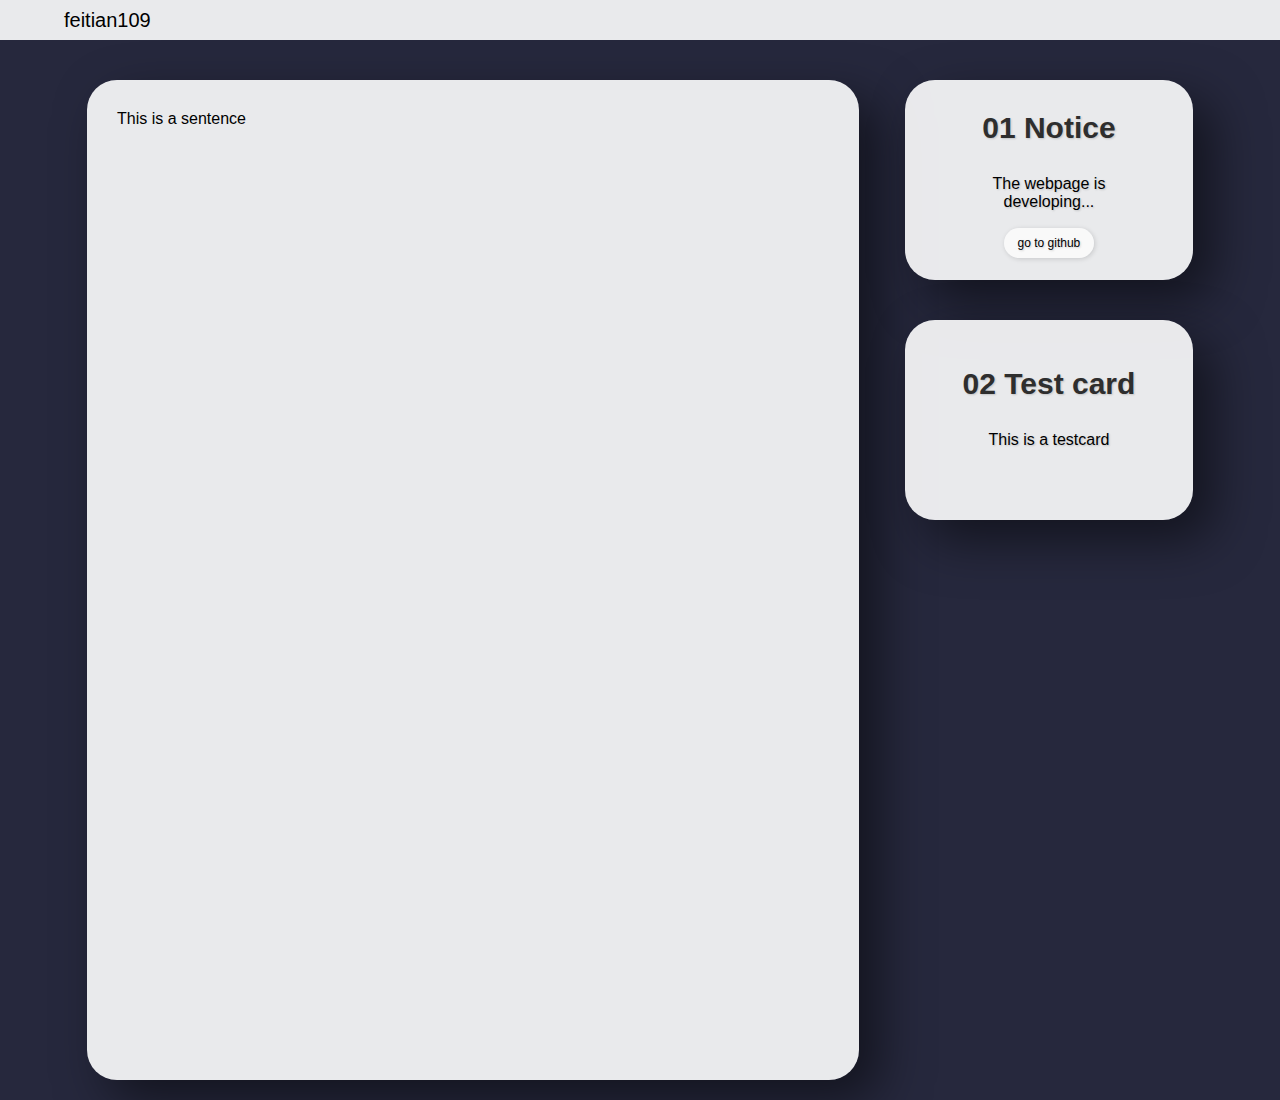
==== index.html @ 71601ce5 "new" ====
<!DOCTYPE html>
<html>

<head>
    <meta charset="utf-8">
    <title>feitian109`s blog</title>
    <meta name="viewport" content="width=device-width,initial-scale=1.0,maximum-scale=1.0,user-scalable=0">
    <link rel="stylesheet" type="text/css" href="homepage/homepage.css">
</head>

<body>

    <div class="header">
        <div class="title">
            <h1 class="text">feitian109</h1>
        </div>
    </div>

    <div class="main">
        <div class="articleContainer">
            <div class="article">
                <p>This is a sentence</p>
            </div>
        </div>

        <div class="cardContainer">
            <div class="card">
                <div class="content">
                    <h1>01 Notice</h1>
                    <p>The webpage is developing...</p>
                    <a href="https://github.com/feitian109/myblog">go to github</a>
                </div>
            </div>

            <div class="card">
                <div class="content">
                    <h1>02 Test card</h1>
                    <p>This is a testcard</p>
                </div>
            </div>
        </div>
    </div>

</body>

</html>
---- homepage/homepage.css ----
* {
    margin: 0;
    padding: 0;
    box-sizing: border-box;
    font-family: sans-serif;
}

html {
    font-size: 7px;
}

@media screen and (min-width: 310px) {
    html {
        font-size: 8.5px;
    }
}

@media screen and (min-width: 370px) {
    html {
        font-size: 10px;
    }
}

@media screen and (min-width: 420px) {
    html {
        font-size: 11px;
    }
}

@media screen and (min-width: 760px) {
    html {
        font-size: 9px;
    }
}

@media screen and (min-width: 1020px) {
    html {
        font-size: 10px;
    }
}

@media screen and (min-width: 1400px) {
    html {
        font-size: 11.5px;
    }
}

@media screen and (min-width: 2500px) {
    html {
        font-size: 16px;
    }
}

body {
    background: #26283d;
}

p {
    font-size: 1.6rem;
}

.header {
    position: relative;
    left: 0%;
    top: 0%;
    width: 100%;
    height: 4rem;
    background-color: rgba(255, 255, 255, 0.9);
    z-index: 1;
    display: flex;
    align-items: center;
}

.header .title {
    position: relative;
    left: 5%;
}

.header .title .text {
    font-size: 2rem;
    font-weight: 500;
}

.main {
    position: relative;
    margin: 0 auto;
    width: 100%;
    display: flex;
    justify-content: center;
}

.articleContainer {
    position: relative;
    width: 90%;
    margin-top: 3rem;
    margin-bottom: 2rem;
    z-index: 1;
}

.article {
    position: relative;
    padding: 3rem;
    min-height: 100rem;
    box-shadow: 2rem 2rem 5rem rgba(0, 0, 0, 0.5);
    border-radius: 3rem;
    background: rgba(255, 255, 255, 0.9);
}

.cardContainer {
    display: none;
}

@media screen and (min-width: 1020px) {

    .main {
        width: 90%;
        justify-content: space-around;
    }

    .articleContainer {
        width: 67%;
        margin-top: 4rem;
        margin-bottom: 2rem;
    }

    .cardContainer {
        position: relative;
        width: 25%;
        margin-top: 4rem;
        display: flex;
        flex-direction: column;
        justify-content: flex-start;
        align-items: center;
        z-index: 1;
    }

    .cardContainer .card:first-child {
        margin-top: 0rem;
    }

    .cardContainer .card {
        position: relative;
        width: 100%;
        min-height: 20rem;
        margin-top: 2rem;
        margin-bottom: 2rem;
        box-shadow: 2rem 2rem 5rem rgba(0, 0, 0, 0.5);
        border-radius: 3rem;
        background: rgba(255, 255, 255, 0.9);
        overflow: hidden;
        display: flex;
        justify-content: center;
        align-items: center;
    }

    .cardContainer .card .content {
        text-align: center;
        padding: 2rem;
        text-shadow: 0.1rem 0.1rem 0.2rem rgba(43, 43, 43, 0.2);
    }

    .cardContainer .card .content h1 {
        user-select: none;
        color: #2e2e2e;
        font-size: 3rem;
        margin-bottom: 3rem;
    }

    .cardContainer .card .content p {
        margin: 2.5rem;
    }

    .cardContainer .card .content a {
        user-select: none;
        text-decoration: none;
        font-size: 1.2rem;
        margin: 1.2em;
        padding: 0.8rem 1.4rem;
        color: #000000;
        background-color: rgba(255, 255, 255, 0.7);
        border-radius: 2rem;
        box-shadow: 0.1rem 0.1rem 0.5rem rgba(0, 0, 0, 0.15);
    }

}
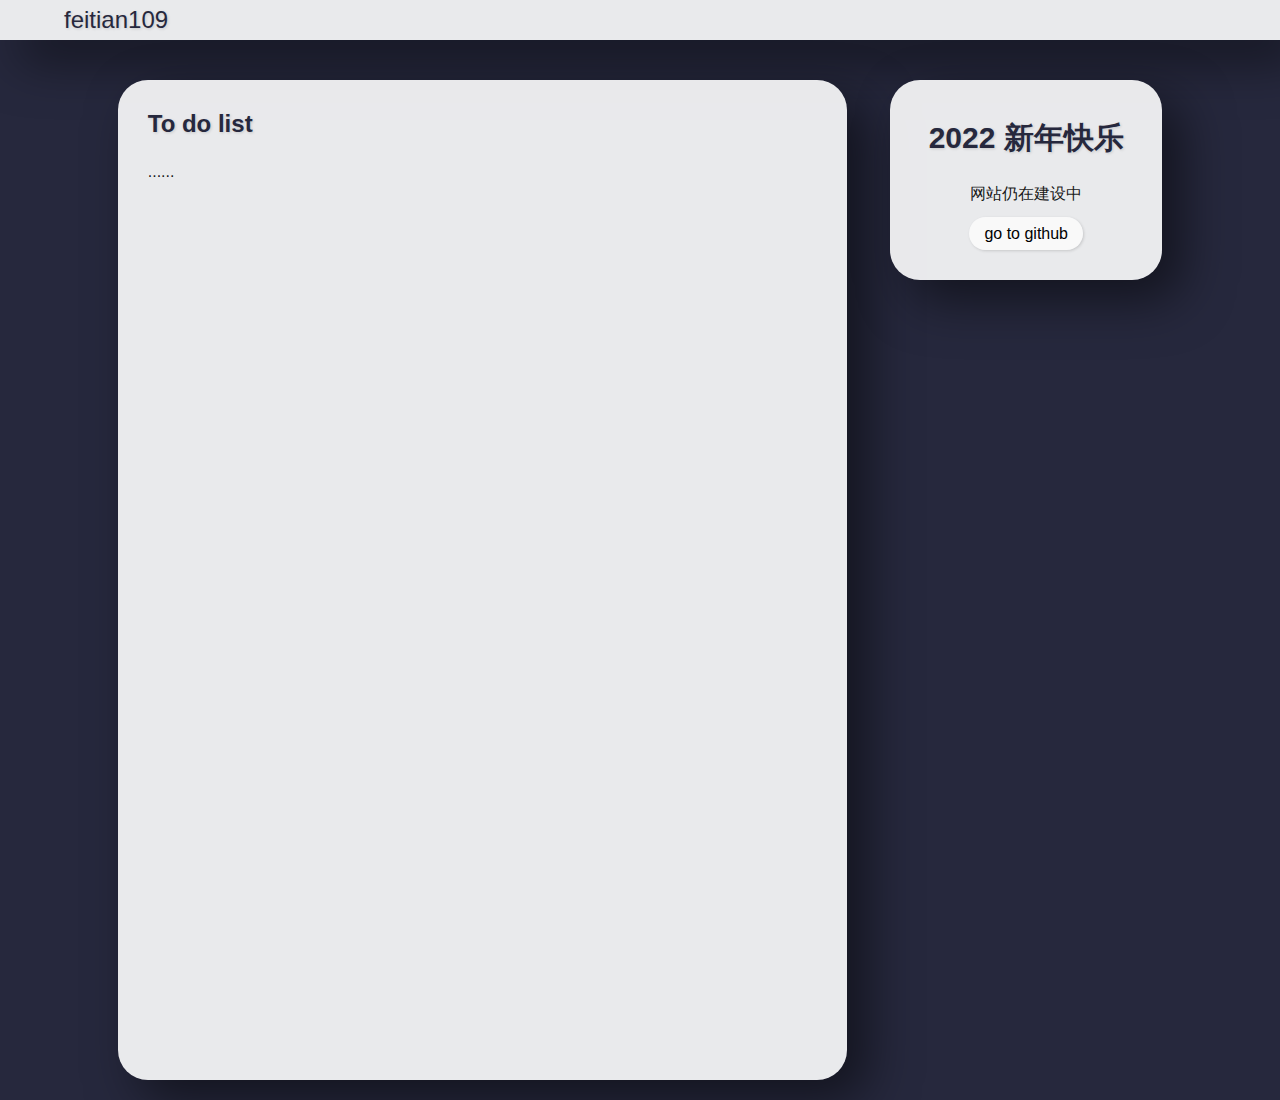
==== commit 0c95b8c4: "update html,css" ====
--- a/index.html
+++ b/index.html
@@ -12,32 +12,30 @@
 
     <div class="header">
         <div class="title">
-            <h1 class="text">feitian109</h1>
+            <h3 class="text">feitian109</h3>
         </div>
     </div>
 
     <div class="main">
         <div class="articleContainer">
             <div class="article">
-                <p>This is a sentence</p>
+                <h3>To do list</h3>
+                <p>......</p>
             </div>
         </div>
 
         <div class="cardContainer">
+
             <div class="card">
                 <div class="content">
-                    <h1>01 Notice</h1>
-                    <p>The webpage is developing...</p>
-                    <a href="https://github.com/feitian109/myblog">go to github</a>
+                    <h2>2022 新年快乐</h2>
+                    <p>网站仍在建设中</p>
+                    <div class="button">
+                        <a href="https://github.com/feitian109/myblog">go to github</a>
+                    </div>
                 </div>
             </div>
 
-            <div class="card">
-                <div class="content">
-                    <h1>02 Test card</h1>
-                    <p>This is a testcard</p>
-                </div>
-            </div>
         </div>
     </div>
 
--- a/homepage/homepage.css
+++ b/homepage/homepage.css
@@ -2,7 +2,7 @@
     margin: 0;
     padding: 0;
     box-sizing: border-box;
-    font-family: sans-serif;
+    font-family: Arial, Helvetica, sans-serif;
 }
 
 html {
@@ -56,7 +56,29 @@
 }
 
 p {
+    padding-top: 1rem;
     font-size: 1.6rem;
+    color: rgba(0, 0, 0, 0.9);
+}
+
+a {
+    font-size: 1.6rem;
+}
+
+h2 {
+    margin-bottom: 1.5rem;
+    font-size: 3rem;
+    font-weight: 600;
+    color: #26283d;
+    text-shadow: 0.1rem 0.1rem 0.3rem rgba(0, 0, 0, 0.15);
+}
+
+h3 {
+    margin-bottom: 1.5rem;
+    font-size: 2.4rem;
+    font-weight: 600;
+    color: #26283d;
+    text-shadow: 0.1rem 0.1rem 0.3rem rgba(0, 0, 0, 0.15);
 }
 
 .header {
@@ -66,7 +88,7 @@
     width: 100%;
     height: 4rem;
     background-color: rgba(255, 255, 255, 0.9);
-    z-index: 1;
+    box-shadow: 2rem 2rem 5rem rgba(0, 0, 0, 0.5);
     display: flex;
     align-items: center;
 }
@@ -77,14 +99,16 @@
 }
 
 .header .title .text {
-    font-size: 2rem;
+    padding: 0rem;
+    margin: 0rem;
     font-weight: 500;
+    user-select: none;
 }
 
 .main {
     position: relative;
+    width: 100%;
     margin: 0 auto;
-    width: 100%;
     display: flex;
     justify-content: center;
 }
@@ -93,17 +117,16 @@
     position: relative;
     width: 90%;
     margin-top: 3rem;
-    margin-bottom: 2rem;
-    z-index: 1;
+    margin-bottom: 3rem;
 }
 
 .article {
+    min-height: 100rem;
     position: relative;
     padding: 3rem;
-    min-height: 100rem;
+    background: rgba(255, 255, 255, 0.9);
+    border-radius: 3rem;
     box-shadow: 2rem 2rem 5rem rgba(0, 0, 0, 0.5);
-    border-radius: 3rem;
-    background: rgba(255, 255, 255, 0.9);
 }
 
 .cardContainer {
@@ -113,7 +136,7 @@
 @media screen and (min-width: 1020px) {
 
     .main {
-        width: 90%;
+        width: 85%;
         justify-content: space-around;
     }
 
@@ -131,7 +154,6 @@
         flex-direction: column;
         justify-content: flex-start;
         align-items: center;
-        z-index: 1;
     }
 
     .cardContainer .card:first-child {
@@ -144,9 +166,9 @@
         min-height: 20rem;
         margin-top: 2rem;
         margin-bottom: 2rem;
+        background: rgba(255, 255, 255, 0.9);
+        border-radius: 3rem;
         box-shadow: 2rem 2rem 5rem rgba(0, 0, 0, 0.5);
-        border-radius: 3rem;
-        background: rgba(255, 255, 255, 0.9);
         overflow: hidden;
         display: flex;
         justify-content: center;
@@ -154,32 +176,22 @@
     }
 
     .cardContainer .card .content {
+        padding: 2rem;
         text-align: center;
-        padding: 2rem;
-        text-shadow: 0.1rem 0.1rem 0.2rem rgba(43, 43, 43, 0.2);
     }
 
-    .cardContainer .card .content h1 {
-        user-select: none;
-        color: #2e2e2e;
-        font-size: 3rem;
-        margin-bottom: 3rem;
-    }
-
-    .cardContainer .card .content p {
-        margin: 2.5rem;
+    .cardContainer .card .content .button {
+        margin-top: 2rem;
     }
 
     .cardContainer .card .content a {
-        user-select: none;
+        padding: 0.8rem 1.5rem;
         text-decoration: none;
-        font-size: 1.2rem;
-        margin: 1.2em;
-        padding: 0.8rem 1.4rem;
         color: #000000;
         background-color: rgba(255, 255, 255, 0.7);
         border-radius: 2rem;
-        box-shadow: 0.1rem 0.1rem 0.5rem rgba(0, 0, 0, 0.15);
+        box-shadow: 0.1rem 0.1rem 0.3rem rgba(0, 0, 0, 0.15);
+        user-select: none;
     }
 
 }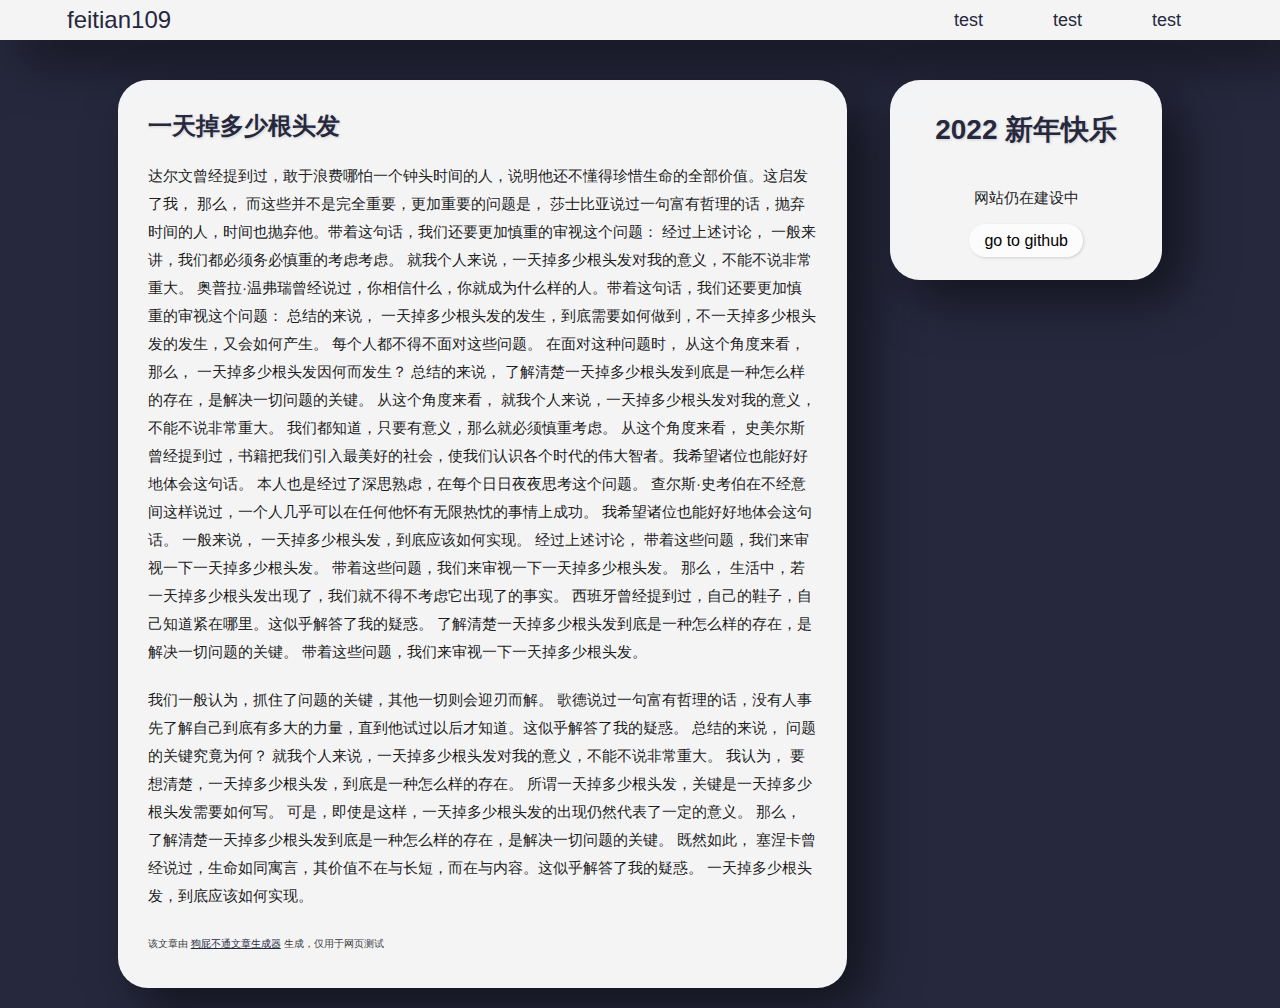
==== commit 5309f74d: "update" ====
--- a/index.html
+++ b/index.html
@@ -10,17 +10,40 @@
 
 <body>
 
-    <div class="header">
-        <div class="title">
-            <h3 class="text">feitian109</h3>
+    <div class="nav">
+        <div class="logo">
+            <a href="https://www.feitian.tk">feitian109</a>
+        </div>
+
+        <div class="link">
+            <ul>
+                <li><a href="https://www.feitian.tk">test</a></li>
+                <li><a href="https://www.feitian.tk">test</a></li>
+                <li><a href="https://www.feitian.tk">test</a></li>
+            </ul>
         </div>
     </div>
 
     <div class="main">
         <div class="articleContainer">
             <div class="article">
-                <h3>To do list</h3>
-                <p>......</p>
+                <h3>一天掉多少根头发</h3>
+                <p>达尔文曾经提到过，敢于浪费哪怕一个钟头时间的人，说明他还不懂得珍惜生命的全部价值。这启发了我， 那么， 而这些并不是完全重要，更加重要的问题是，
+                    莎士比亚说过一句富有哲理的话，抛弃时间的人，时间也抛弃他。带着这句话，我们还要更加慎重的审视这个问题： 经过上述讨论， 一般来讲，我们都必须务必慎重的考虑考虑。
+                    就我个人来说，一天掉多少根头发对我的意义，不能不说非常重大。 奥普拉·温弗瑞曾经说过，你相信什么，你就成为什么样的人。带着这句话，我们还要更加慎重的审视这个问题： 总结的来说，
+                    一天掉多少根头发的发生，到底需要如何做到，不一天掉多少根头发的发生，又会如何产生。 每个人都不得不面对这些问题。 在面对这种问题时， 从这个角度来看， 那么， 一天掉多少根头发因何而发生？
+                    总结的来说， 了解清楚一天掉多少根头发到底是一种怎么样的存在，是解决一切问题的关键。 从这个角度来看， 就我个人来说，一天掉多少根头发对我的意义，不能不说非常重大。
+                    我们都知道，只要有意义，那么就必须慎重考虑。 从这个角度来看， 史美尔斯曾经提到过，书籍把我们引入最美好的社会，使我们认识各个时代的伟大智者。我希望诸位也能好好地体会这句话。
+                    本人也是经过了深思熟虑，在每个日日夜夜思考这个问题。 查尔斯·史考伯在不经意间这样说过，一个人几乎可以在任何他怀有无限热忱的事情上成功。 我希望诸位也能好好地体会这句话。 一般来说，
+                    一天掉多少根头发，到底应该如何实现。 经过上述讨论， 带着这些问题，我们来审视一下一天掉多少根头发。 带着这些问题，我们来审视一下一天掉多少根头发。 那么，
+                    生活中，若一天掉多少根头发出现了，我们就不得不考虑它出现了的事实。 西班牙曾经提到过，自己的鞋子，自己知道紧在哪里。这似乎解答了我的疑惑。
+                    了解清楚一天掉多少根头发到底是一种怎么样的存在，是解决一切问题的关键。 带着这些问题，我们来审视一下一天掉多少根头发。</p>
+                <p>我们一般认为，抓住了问题的关键，其他一切则会迎刃而解。 歌德说过一句富有哲理的话，没有人事先了解自己到底有多大的力量，直到他试过以后才知道。这似乎解答了我的疑惑。 总结的来说， 问题的关键究竟为何？
+                    就我个人来说，一天掉多少根头发对我的意义，不能不说非常重大。 我认为， 要想清楚，一天掉多少根头发，到底是一种怎么样的存在。 所谓一天掉多少根头发，关键是一天掉多少根头发需要如何写。
+                    可是，即使是这样，一天掉多少根头发的出现仍然代表了一定的意义。 那么， 了解清楚一天掉多少根头发到底是一种怎么样的存在，是解决一切问题的关键。 既然如此，
+                    塞涅卡曾经说过，生命如同寓言，其价值不在与长短，而在与内容。这似乎解答了我的疑惑。 一天掉多少根头发，到底应该如何实现。</p>
+                <p class="ps">该文章由<a href="https://suulnnka.github.io/BullshitGenerator/index.html"
+                        target="_blank">狗屁不通文章生成器</a>生成，仅用于网页测试</p>
             </div>
         </div>
 
--- a/homepage/homepage.css
+++ b/homepage/homepage.css
@@ -56,53 +56,70 @@
 }
 
 p {
-    padding-top: 1rem;
+    padding-top: 2rem;
+    font-size: 1.5rem;
+    line-height: 2.8rem;
+    color: rgba(0, 0, 0, 0.9);
+}
+
+.ps,
+.ps * {
+    font-size: 1rem;
+}
+
+p.ps {
+    color: rgba(0, 0, 0, 0.8);
+}
+
+a {
+    padding: 0rem 0.3rem;
     font-size: 1.6rem;
-    color: rgba(0, 0, 0, 0.9);
-}
-
-a {
-    font-size: 1.6rem;
+    color: #26283d;
 }
 
 h2 {
     margin-bottom: 1.5rem;
-    font-size: 3rem;
+    font-size: 2.8rem;
     font-weight: 600;
     color: #26283d;
     text-shadow: 0.1rem 0.1rem 0.3rem rgba(0, 0, 0, 0.15);
 }
 
 h3 {
-    margin-bottom: 1.5rem;
+    margin-bottom: 0rem;
     font-size: 2.4rem;
     font-weight: 600;
     color: #26283d;
     text-shadow: 0.1rem 0.1rem 0.3rem rgba(0, 0, 0, 0.15);
 }
 
-.header {
+.nav {
     position: relative;
     left: 0%;
     top: 0%;
     width: 100%;
     height: 4rem;
-    background-color: rgba(255, 255, 255, 0.9);
+    background-color: rgba(255, 255, 255, 0.95);
     box-shadow: 2rem 2rem 5rem rgba(0, 0, 0, 0.5);
     display: flex;
+    justify-content: space-between;
     align-items: center;
 }
 
-.header .title {
+.nav .logo {
     position: relative;
     left: 5%;
 }
 
-.header .title .text {
-    padding: 0rem;
-    margin: 0rem;
-    font-weight: 500;
+.nav .logo a {
+    font-size: 2.4rem;
+    text-decoration: none;
     user-select: none;
+}
+
+
+.nav .link {
+    display: none;
 }
 
 .main {
@@ -121,10 +138,10 @@
 }
 
 .article {
-    min-height: 100rem;
+    min-height: 50rem;
     position: relative;
     padding: 3rem;
-    background: rgba(255, 255, 255, 0.9);
+    background: rgba(255, 255, 255, 0.95);
     border-radius: 3rem;
     box-shadow: 2rem 2rem 5rem rgba(0, 0, 0, 0.5);
 }
@@ -134,6 +151,41 @@
 }
 
 @media screen and (min-width: 1020px) {
+    .nav .logo a:hover {
+        text-decoration: underline;
+    }
+
+    .nav .link {
+        position: relative;
+        right: 5%;
+        display: block;
+    }
+
+    .nav .link li {
+        float: left;
+        font-size: 1.6rem;
+        list-style-type: none;
+        height: 4rem;
+        display: flex;
+        align-items: center;
+        transition: background-color 0.5s;
+    }
+
+    .nav .link li:hover {
+        background-color: #26283d;
+    }
+
+    .nav .link a {
+        font-size: 1.8rem;
+        padding: 0.9rem 3.5rem;
+        text-decoration: none;
+        color: #26283d;
+        transition: color 0.3s;
+    }
+
+    .nav .link a:hover {
+        color: #eaeaec;
+    }
 
     .main {
         width: 85%;
@@ -166,7 +218,7 @@
         min-height: 20rem;
         margin-top: 2rem;
         margin-bottom: 2rem;
-        background: rgba(255, 255, 255, 0.9);
+        background: rgba(255, 255, 255, 0.95);
         border-radius: 3rem;
         box-shadow: 2rem 2rem 5rem rgba(0, 0, 0, 0.5);
         overflow: hidden;
@@ -192,6 +244,10 @@
         border-radius: 2rem;
         box-shadow: 0.1rem 0.1rem 0.3rem rgba(0, 0, 0, 0.15);
         user-select: none;
-    }
-
+        transition: background-color 0.5s;
+    }
+
+    .cardContainer .card .content a:hover {
+        background-color: #eeeeee;
+    }
 }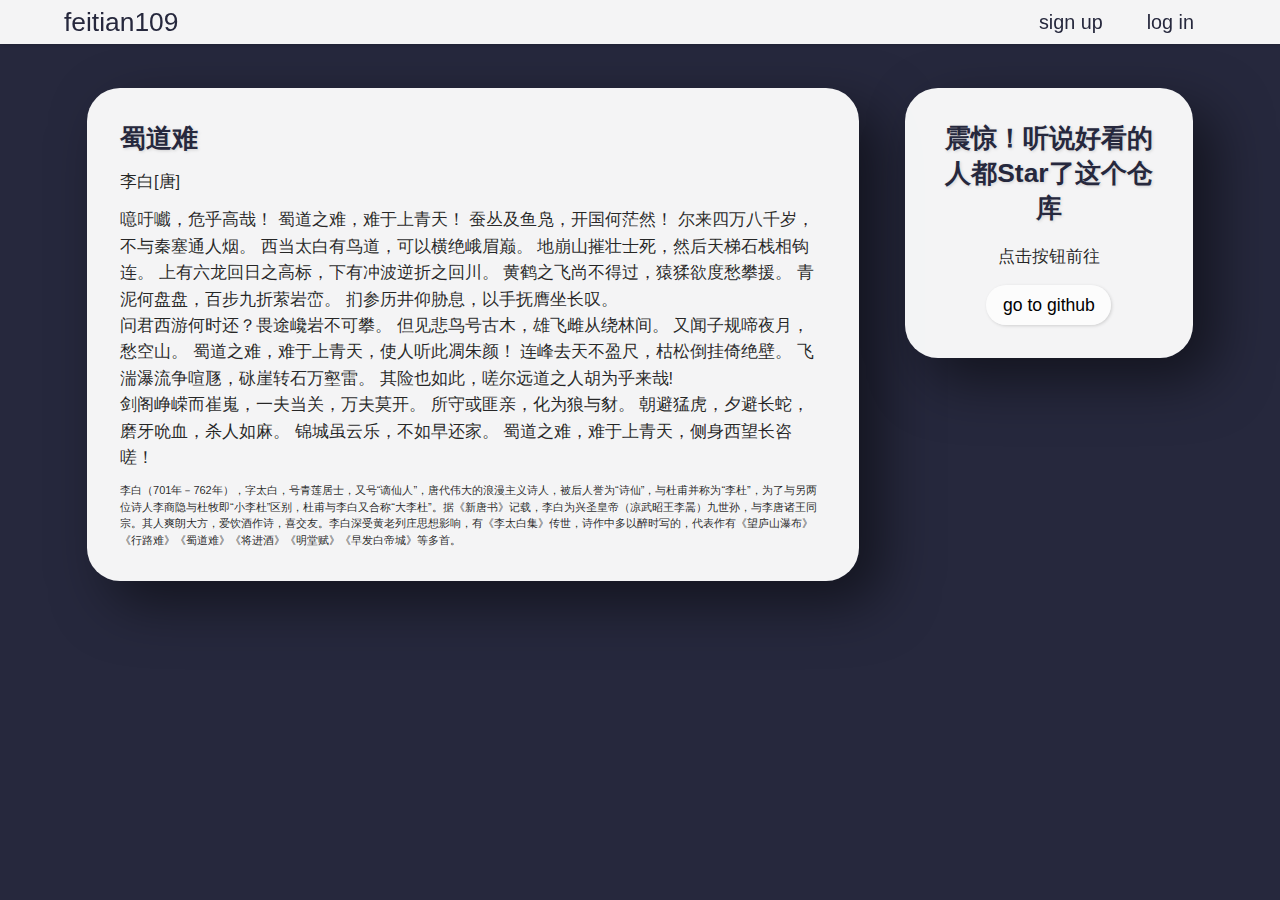
==== commit 6c8ab735: "New homepage and improve css" ====
--- a/index.html
+++ b/index.html
@@ -1,67 +1,81 @@
-<!DOCTYPE html>
-<html>
-
-<head>
-    <meta charset="utf-8">
-    <title>feitian109`s blog</title>
-    <meta name="viewport" content="width=device-width,initial-scale=1.0,maximum-scale=1.0,user-scalable=0">
-    <link rel="stylesheet" type="text/css" href="homepage/homepage.css">
-</head>
-
-<body>
-
-    <div class="nav">
-        <div class="logo">
-            <a href="https://www.feitian.tk">feitian109</a>
-        </div>
-
-        <div class="link">
-            <ul>
-                <li><a href="https://www.feitian.tk">test</a></li>
-                <li><a href="https://www.feitian.tk">test</a></li>
-                <li><a href="https://www.feitian.tk">test</a></li>
-            </ul>
-        </div>
-    </div>
-
-    <div class="main">
-        <div class="articleContainer">
-            <div class="article">
-                <h3>一天掉多少根头发</h3>
-                <p>达尔文曾经提到过，敢于浪费哪怕一个钟头时间的人，说明他还不懂得珍惜生命的全部价值。这启发了我， 那么， 而这些并不是完全重要，更加重要的问题是，
-                    莎士比亚说过一句富有哲理的话，抛弃时间的人，时间也抛弃他。带着这句话，我们还要更加慎重的审视这个问题： 经过上述讨论， 一般来讲，我们都必须务必慎重的考虑考虑。
-                    就我个人来说，一天掉多少根头发对我的意义，不能不说非常重大。 奥普拉·温弗瑞曾经说过，你相信什么，你就成为什么样的人。带着这句话，我们还要更加慎重的审视这个问题： 总结的来说，
-                    一天掉多少根头发的发生，到底需要如何做到，不一天掉多少根头发的发生，又会如何产生。 每个人都不得不面对这些问题。 在面对这种问题时， 从这个角度来看， 那么， 一天掉多少根头发因何而发生？
-                    总结的来说， 了解清楚一天掉多少根头发到底是一种怎么样的存在，是解决一切问题的关键。 从这个角度来看， 就我个人来说，一天掉多少根头发对我的意义，不能不说非常重大。
-                    我们都知道，只要有意义，那么就必须慎重考虑。 从这个角度来看， 史美尔斯曾经提到过，书籍把我们引入最美好的社会，使我们认识各个时代的伟大智者。我希望诸位也能好好地体会这句话。
-                    本人也是经过了深思熟虑，在每个日日夜夜思考这个问题。 查尔斯·史考伯在不经意间这样说过，一个人几乎可以在任何他怀有无限热忱的事情上成功。 我希望诸位也能好好地体会这句话。 一般来说，
-                    一天掉多少根头发，到底应该如何实现。 经过上述讨论， 带着这些问题，我们来审视一下一天掉多少根头发。 带着这些问题，我们来审视一下一天掉多少根头发。 那么，
-                    生活中，若一天掉多少根头发出现了，我们就不得不考虑它出现了的事实。 西班牙曾经提到过，自己的鞋子，自己知道紧在哪里。这似乎解答了我的疑惑。
-                    了解清楚一天掉多少根头发到底是一种怎么样的存在，是解决一切问题的关键。 带着这些问题，我们来审视一下一天掉多少根头发。</p>
-                <p>我们一般认为，抓住了问题的关键，其他一切则会迎刃而解。 歌德说过一句富有哲理的话，没有人事先了解自己到底有多大的力量，直到他试过以后才知道。这似乎解答了我的疑惑。 总结的来说， 问题的关键究竟为何？
-                    就我个人来说，一天掉多少根头发对我的意义，不能不说非常重大。 我认为， 要想清楚，一天掉多少根头发，到底是一种怎么样的存在。 所谓一天掉多少根头发，关键是一天掉多少根头发需要如何写。
-                    可是，即使是这样，一天掉多少根头发的出现仍然代表了一定的意义。 那么， 了解清楚一天掉多少根头发到底是一种怎么样的存在，是解决一切问题的关键。 既然如此，
-                    塞涅卡曾经说过，生命如同寓言，其价值不在与长短，而在与内容。这似乎解答了我的疑惑。 一天掉多少根头发，到底应该如何实现。</p>
-                <p class="ps">该文章由<a href="https://suulnnka.github.io/BullshitGenerator/index.html"
-                        target="_blank">狗屁不通文章生成器</a>生成，仅用于网页测试</p>
-            </div>
-        </div>
-
-        <div class="cardContainer">
-
-            <div class="card">
-                <div class="content">
-                    <h2>2022 新年快乐</h2>
-                    <p>网站仍在建设中</p>
-                    <div class="button">
-                        <a href="https://github.com/feitian109/myblog">go to github</a>
-                    </div>
-                </div>
-            </div>
-
-        </div>
-    </div>
-
-</body>
-
+<!DOCTYPE html>
+<html>
+
+<head>
+    <meta charset="utf-8">
+    <title>fetian109 | blog</title>
+    <meta name="viewport" content="width=device-width,initial-scale=1.0,maximum-scale=1.0,user-scalable=0">
+    <link rel="stylesheet" type="text/css" href="css/blog.css">
+
+</head>
+
+<body>
+    <div class="nav">
+
+        <div class="logo">
+            <a href="https://www.feitian.tk">feitian109</a>
+        </div>
+
+        <div class="link">
+            <div><a href="https://www.feitian.tk">sign up</a></div>
+            <div><a href="https://www.feitian.tk">log in</a></div>
+        </div>
+
+    </div>
+
+    <div class="main">
+
+        <div class="article_container">
+
+            <div class="article">
+                <h3>蜀道难</h3>
+                <br class="little_lineheight">
+                <p>李白[唐]</p>
+                <br class="little_lineheight">
+                <p>噫吁嚱，危乎高哉！
+                    蜀道之难，难于上青天！
+                    蚕丛及鱼凫，开国何茫然！
+                    尔来四万八千岁，不与秦塞通人烟。
+                    西当太白有鸟道，可以横绝峨眉巅。
+                    地崩山摧壮士死，然后天梯石栈相钩连。
+                    上有六龙回日之高标，下有冲波逆折之回川。
+                    黄鹤之飞尚不得过，猿猱欲度愁攀援。
+                    青泥何盘盘，百步九折萦岩峦。
+                    扪参历井仰胁息，以手抚膺坐长叹。</p>
+                <p>问君西游何时还？畏途巉岩不可攀。
+                    但见悲鸟号古木，雄飞雌从绕林间。
+                    又闻子规啼夜月，愁空山。
+                    蜀道之难，难于上青天，使人听此凋朱颜！
+                    连峰去天不盈尺，枯松倒挂倚绝壁。
+                    飞湍瀑流争喧豗，砯崖转石万壑雷。
+                    其险也如此，嗟尔远道之人胡为乎来哉!</p>
+                <p>剑阁峥嵘而崔嵬，一夫当关，万夫莫开。
+                    所守或匪亲，化为狼与豺。
+                    朝避猛虎，夕避长蛇，磨牙吮血，杀人如麻。
+                    锦城虽云乐，不如早还家。
+                    蜀道之难，难于上青天，侧身西望长咨嗟！</p>
+                <br class="middle_lineheight">
+                <div class="ps">
+                    <p>李白（701年－762年），字太白，号青莲居士，又号“谪仙人”，唐代伟大的浪漫主义诗人，被后人誉为“诗仙”，与杜甫并称为“李杜”，为了与另两位诗人李商隐与杜牧即“小李杜”区别，杜甫与李白又合称“大李杜”。据《新唐书》记载，李白为兴圣皇帝（凉武昭王李暠）九世孙，与李唐诸王同宗。其人爽朗大方，爱饮酒作诗，喜交友。李白深受黄老列庄思想影响，有《李太白集》传世，诗作中多以醉时写的，代表作有《望庐山瀑布》《行路难》《蜀道难》《将进酒》《明堂赋》《早发白帝城》等多首。
+                    </p>
+                </div>
+
+            </div>
+
+        </div>
+
+        <div class="card_container">
+
+            <div class="card">
+                <h3>震惊！听说好看的人都Star了这个仓库</h3>
+                <p>点击按钮前往</p>
+                <a class="button" href="https://github.com/feitian109/myblog">go to github</a>
+            </div>
+
+        </div>
+
+    </div>
+
+</body>
+
 </html>--- a/css/blog.css
+++ b/css/blog.css
@@ -0,0 +1,267 @@
+* {
+    margin: 0;
+    padding: 0;
+    box-sizing: border-box;
+    font-family: Arial, Helvetica, sans-serif;
+}
+
+html {
+    font-size: 7px;
+}
+
+@media screen and (min-width: 310px) {
+    html {
+        font-size: 8.5px;
+    }
+}
+
+@media screen and (min-width: 370px) {
+    html {
+        font-size: 10px;
+    }
+}
+
+@media screen and (min-width: 420px) {
+    html {
+        font-size: 11px;
+    }
+}
+
+@media screen and (min-width: 760px) {
+    html {
+        font-size: 9.5px;
+    }
+}
+
+@media screen and (min-width: 1020px) {
+    html {
+        font-size: 11px;
+    }
+}
+
+@media screen and (min-width: 1400px) {
+    html {
+        font-size: 11.5px;
+    }
+}
+
+body {
+    background: #26283d;
+}
+
+p {
+    line-height: 2.4rem;
+    font-size: 1.5rem;
+    color: rgba(0, 0, 0, 0.85);
+}
+
+.ps * {
+    line-height: 1.5rem;
+    font-size: 1rem;
+}
+
+p.ps {
+    color: rgba(0, 0, 0, 0.8);
+}
+
+p.alert {
+    font-weight: bold;
+    text-decoration: underline;
+    color: #26283d;
+}
+
+h3 {
+    font-size: 2.4rem;
+    font-weight: 600;
+    color: #26283d;
+    text-shadow: 0.1rem 0.1rem 0.3rem rgba(0, 0, 0, 0.15);
+}
+
+a {
+    line-height: 2.4rem;
+    font-size: 1.6rem;
+    color: #26283d;
+}
+
+a.button {
+    padding: 0.6rem 1.5rem;
+    text-decoration: none;
+    color: #000000;
+    background-color: rgba(255, 255, 255, 0.7);
+    border-radius: 2rem;
+    box-shadow: 0.1rem 0.1rem 0.3rem rgba(0, 0, 0, 0.15);
+    user-select: none;
+    transition: background-color 0.5s;
+}
+
+a.button:hover {
+    background-color: #eeeeee;
+}
+
+.hide {
+    display: none;
+}
+
+.small_lineheight {
+    line-height: 2.4rem;
+}
+
+.middle_lineheight {
+    line-height: 4rem;
+}
+
+.big_lineheight {
+    line-height: 6rem;
+}
+
+.nav {
+    position: fixed;
+    left: 0%;
+    top: 0%;
+    width: 100%;
+    height: 4rem;
+    background-color: rgba(255, 255, 255, 0.95);
+    box-shadow: 0.1rem 0.1rem 0.3rem rgba(0, 0, 0, 0.15);
+    display: flex;
+    justify-content: space-between;
+    align-items: center;
+    z-index: 1;
+}
+
+.nav .logo {
+    position: relative;
+    left: 5%;
+    height: 100%;
+    display: flex;
+    align-items: center;
+}
+
+.nav .logo a {
+    font-size: 2.4rem;
+    text-decoration: none;
+    user-select: none;
+}
+
+.nav .logo a:hover {
+    text-decoration: underline;
+}
+
+.nav .link {
+    position: relative;
+    right: 5%;
+    min-width: max-content;
+    height: 100%;
+    display: flex;
+    justify-content: space-around;
+}
+
+.nav .link div {
+    height: 100%;
+    display: flex;
+    align-items: center;
+    transition: background-color 0.3s;
+}
+
+.nav .link div:hover {
+    background-color: #26283d;
+}
+
+.nav .link a {
+    padding: 0.9rem 2rem;
+    font-size: 1.8rem;
+    text-decoration: none;
+    color: #26283d;
+    transition: color 0.3s;
+}
+
+.nav .link a:hover {
+    color: #eaeaec;
+}
+
+.main {
+    position: relative;
+    width: 100%;
+    margin: 0 auto;
+    display: flex;
+    align-items: center;
+    flex-direction: column;
+}
+
+.article_container {
+    width: 95%;
+    margin-top: 8rem;
+}
+
+.article {
+    height: max-content;
+    padding: 3rem;
+    background: rgba(255, 255, 255, 0.95);
+    border-radius: 3rem;
+    box-shadow: 2rem 2rem 5rem rgba(0, 0, 0, 0.5);
+}
+
+.card_container {
+    width: 95%;
+    margin-top: 5rem;
+    margin-bottom: 5rem;
+    display: flex;
+    flex-direction: column;
+    justify-content: flex-start;
+    align-items: center;
+}
+
+.card_container .card {
+    width: 100%;
+    height: max-content;
+    padding: 3rem;
+    background: rgba(255, 255, 255, 0.95);
+    border-radius: 3rem;
+    box-shadow: 2rem 2rem 5rem rgba(0, 0, 0, 0.5);
+    overflow: hidden;
+    text-align: center;
+    display: flex;
+    flex-direction: column;
+    justify-content: start;
+    align-items: center;
+}
+
+.card_container .card * {
+    margin-bottom: 1.5rem;
+}
+
+.card_container .card *:last-child {
+    margin-bottom: 0;
+}
+
+@media screen and (min-width: 1020px) {
+    .main {
+        width: 90%;
+        align-items: flex-start;
+        flex-direction: row;
+        justify-content: space-around;
+    }
+
+    .article_container {
+        width: 67%;
+        margin-bottom: 6rem;
+    }
+
+    .card_container {
+        width: 25%;
+        margin-top: 8rem;
+    }
+}
+
+@media screen and (min-width: 1400px) {
+    .main {
+        width: 80%;
+    }
+
+    .article_container {
+        width: 57%;
+    }
+
+    .card_container {
+        width: 23%;
+    }
+}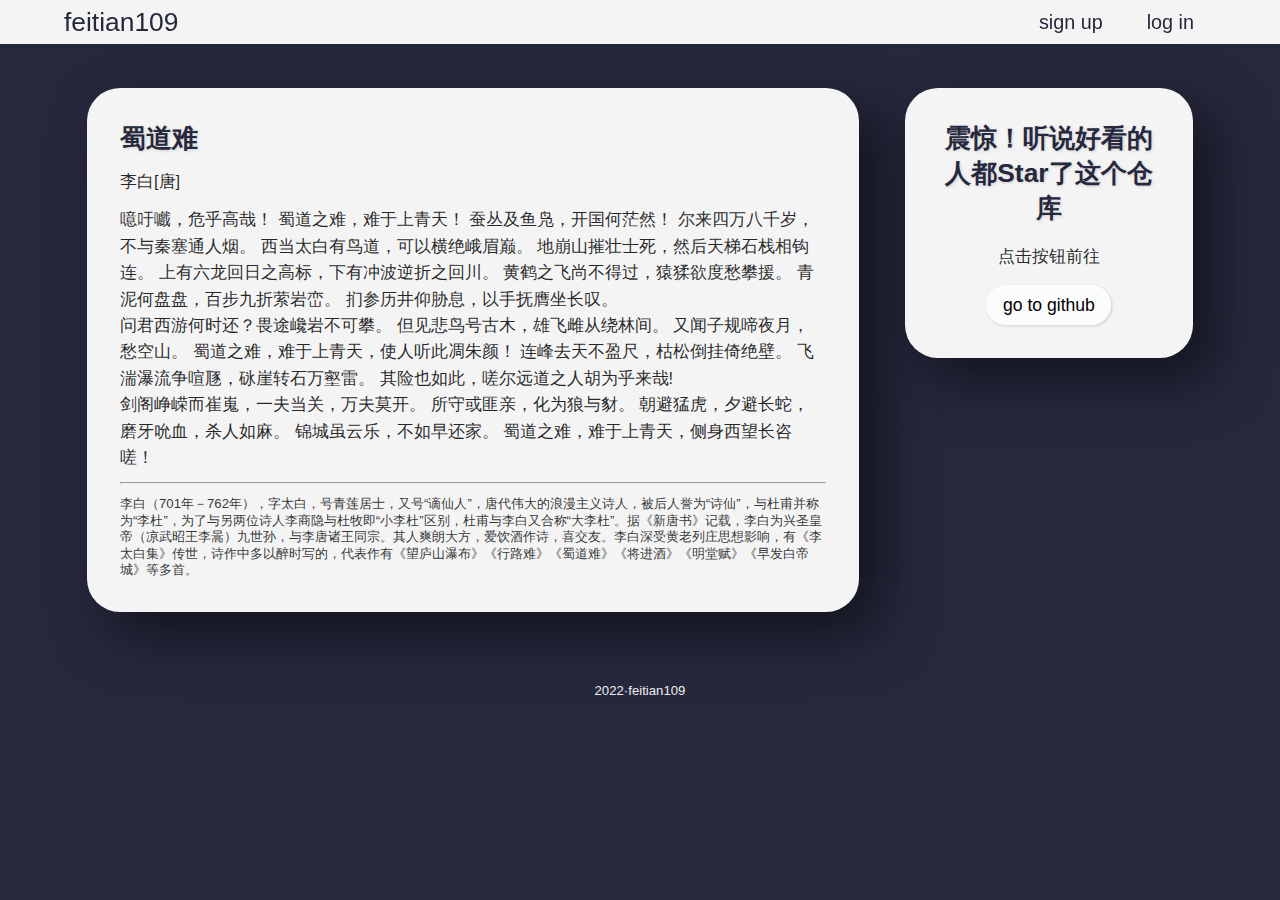
==== commit 3904cb89: "Add footer" ====
--- a/index.html
+++ b/index.html
@@ -55,6 +55,8 @@
                     锦城虽云乐，不如早还家。
                     蜀道之难，难于上青天，侧身西望长咨嗟！</p>
                 <br class="middle_lineheight">
+                <hr>
+                <br class="very_small_lineheight">
                 <div class="ps">
                     <p>李白（701年－762年），字太白，号青莲居士，又号“谪仙人”，唐代伟大的浪漫主义诗人，被后人誉为“诗仙”，与杜甫并称为“李杜”，为了与另两位诗人李商隐与杜牧即“小李杜”区别，杜甫与李白又合称“大李杜”。据《新唐书》记载，李白为兴圣皇帝（凉武昭王李暠）九世孙，与李唐诸王同宗。其人爽朗大方，爱饮酒作诗，喜交友。李白深受黄老列庄思想影响，有《李太白集》传世，诗作中多以醉时写的，代表作有《望庐山瀑布》《行路难》《蜀道难》《将进酒》《明堂赋》《早发白帝城》等多首。
                     </p>
@@ -76,6 +78,10 @@
 
     </div>
 
+    <div class="footer">
+        <p class="ps">2022·feitian109</p>
+    </div>
+
 </body>
 
 </html>--- a/css/blog.css
+++ b/css/blog.css
@@ -57,10 +57,10 @@
 
 .ps * {
     line-height: 1.5rem;
-    font-size: 1rem;
-}
-
-p.ps {
+    font-size: 1.2rem;
+}
+
+.ps p {
     color: rgba(0, 0, 0, 0.8);
 }
 
@@ -102,6 +102,10 @@
     display: none;
 }
 
+.very_small_lineheight{
+    line-height: 1.2rem;
+}
+
 .small_lineheight {
     line-height: 2.4rem;
 }
@@ -112,6 +116,11 @@
 
 .big_lineheight {
     line-height: 6rem;
+}
+
+::selection{
+    color: #eeeeee;
+    background-color: #3d405e;
 }
 
 .nav {
@@ -126,6 +135,7 @@
     justify-content: space-between;
     align-items: center;
     z-index: 1;
+    user-select: none;
 }
 
 .nav .logo {
@@ -139,7 +149,6 @@
 .nav .logo a {
     font-size: 2.4rem;
     text-decoration: none;
-    user-select: none;
 }
 
 .nav .logo a:hover {
@@ -175,7 +184,7 @@
 }
 
 .nav .link a:hover {
-    color: #eaeaec;
+    color: #eeeeee;
 }
 
 .main {
@@ -202,8 +211,7 @@
 
 .card_container {
     width: 95%;
-    margin-top: 5rem;
-    margin-bottom: 5rem;
+    margin-top: 4rem;
     display: flex;
     flex-direction: column;
     justify-content: flex-start;
@@ -214,6 +222,7 @@
     width: 100%;
     height: max-content;
     padding: 3rem;
+    margin-bottom: 4rem;
     background: rgba(255, 255, 255, 0.95);
     border-radius: 3rem;
     box-shadow: 2rem 2rem 5rem rgba(0, 0, 0, 0.5);
@@ -231,6 +240,21 @@
 
 .card_container .card *:last-child {
     margin-bottom: 0;
+}
+
+.footer {
+    position: relative;
+    width: 100%;
+    height: max-content;
+    margin-bottom: 1rem;
+    display: flex;
+    justify-content: center;
+    align-items: center;
+}
+
+.footer p{
+    font-size: 1.2rem;
+    color: #eeeeee;
 }
 
 @media screen and (min-width: 1020px) {
